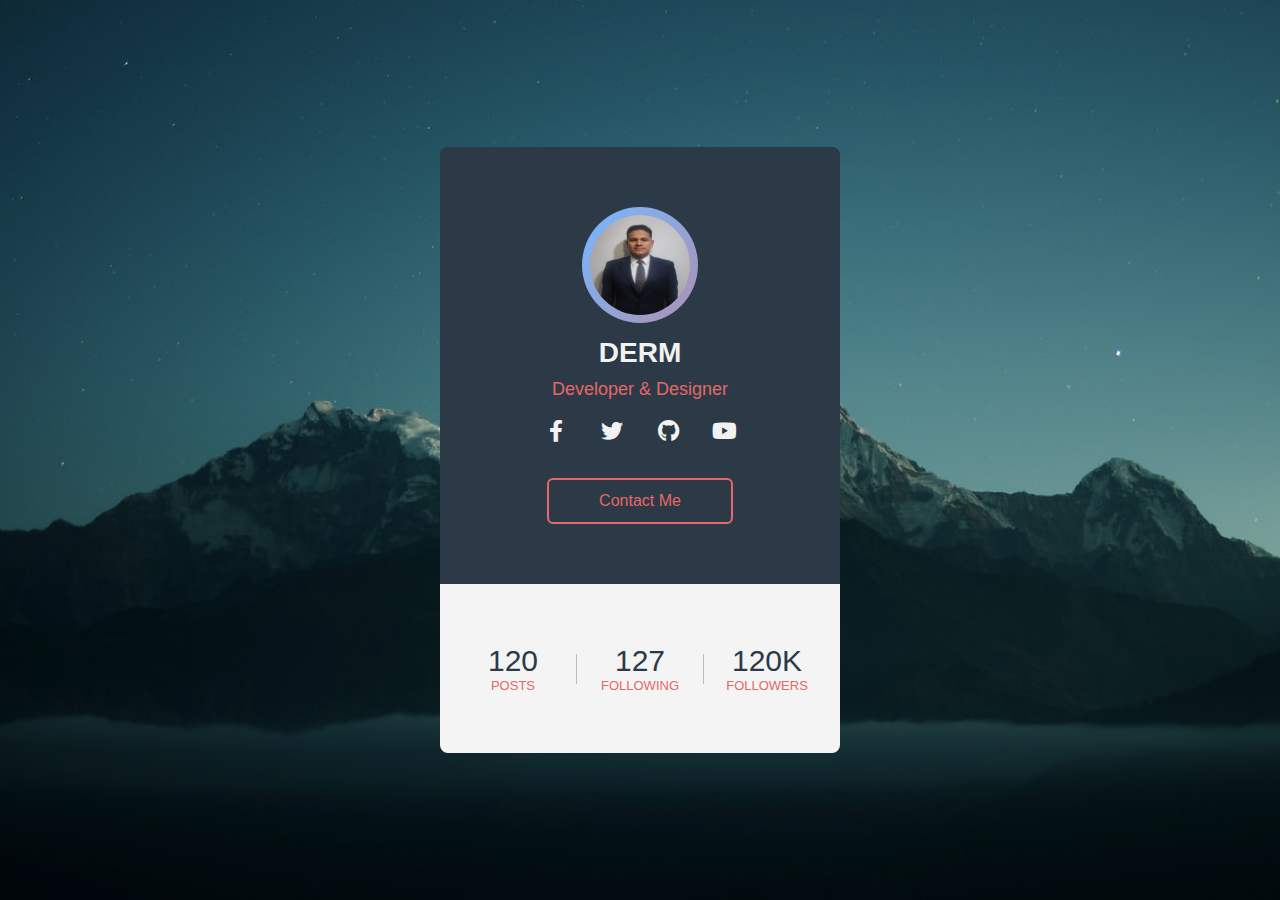
==== index.html @ bba150cd "Update index.html" ====
<!DOCTYPE html>
<html lang="en">
<head>
  <meta charset="UTF-8">
  <meta name="viewport" content="width=device-width, initial-scale=1.0">
  <title></title>
  <link rel="stylesheet" href="https://cdnjs.cloudflare.com/ajax/libs/font-awesome/5.14.0/css/all.min.css"/>
  <link rel="stylesheet" href="style.css">
</head>
<body>
  <div class="profile-card">
    <div class="card-header">
      <div class="pic">
        <img src="pic.jpeg" alt="">
      </div>
      <div class="name">DERM</div>
      <div class="desc">Developer & Designer</div>
      <div class="sm">
        <a href="#" class="fab fa-facebook-f"></a>
        <a href="#" class="fab fa-twitter"></a>
        <a href="#" class="fab fa-github"></a>
        <a href="#" class="fab fa-youtube"></a>
      </div>
      <a href="#" class="contact-btn">Contact Me</a>
    </div>
    <div class="card-footer">
      <div class="numbers">
        <div class="item">
          <span>120</span>
          Posts
        </div>
        <div class="border"></div>
        <div class="item">
          <span>127</span>
          Following
        </div>
        <div class="border"></div>
        <div class="item">
          <span>120K</span>
          Followers
        </div>
      </div>
    </div>
  </div>
</body>
</html>
---- style.css ----
*{
  margin: 0;
  padding: 0;
  font-family: "Ubuntu", sans-serif;
  box-sizing: border-box;
  text-decoration: none;
}

body{
  height: 100vh;
  background: url(bg.jpg) no-repeat center;
  background-size: cover;
  display: flex;
  align-items: center;
  justify-content: center;
}

.profile-card{
  width: 400px;
  text-align: center;
  border-radius: 8px;
  overflow: hidden;
}

.card-header{
  background: #2c3a47;
  padding: 60px 40px;
}

.pic{
  display: inline-block;
  padding: 8px;
  background: linear-gradient(130deg, #74b9ff, #e66767);
  margin: auto;
  border-radius: 50%;
  background-size: 200% 200%;
  animation: animated-gradient 2s linear infinite;
}

@keyframes animated-gradient{
  25%{
    background-position: left bottom;
  }
  50%{
    background-position: right bottom;
  }
  75%{
    background-position: right top;
  }
  100%{
    background-position: left top;
  }
}

.pic img{
  display: block;
  width: 100px;
  height: 100px;
  border-radius: 50%;
}

.name{
  color: #f2f2f2;
  font-size: 28px;
  font-weight: 600;
  margin: 10px 0;
}

.desc{
  font-size: 18px;
  color: #e66767;
}

.sm{
  display: flex;
  justify-content: center;
  margin: 20px 0;
}

.sm a{
  color: #f2f2f2;
  width: 56px;
  font-size: 22px;
  transition: .3s linear;
}

.sm a:hover{
  color: #e66767;
}

.contact-btn{
  display: inline-block;
  padding: 12px 50px;
  color: #e66767;
  border: 2px solid #e66767;
  border-radius: 6px;
  margin-top: 16px;
  transition: .3s linear;
}

.contact-btn:hover{
  background: #e66767;
  color: #f2f2f2;
}

.card-footer{
  background: #f4f4f4;
  padding: 60px 10px;
}

.numbers{
  display: flex;
  align-items: center;
}

.item{
  flex: 1;
  text-transform: uppercase;
  font-size: 13px;
  color: #e66767;
}

.item span{
  display: block;
  color: #2c3a47;
  font-size: 30px;
}

.border{
  width: 1px;
  height: 30px;
  background: #bbb;
}
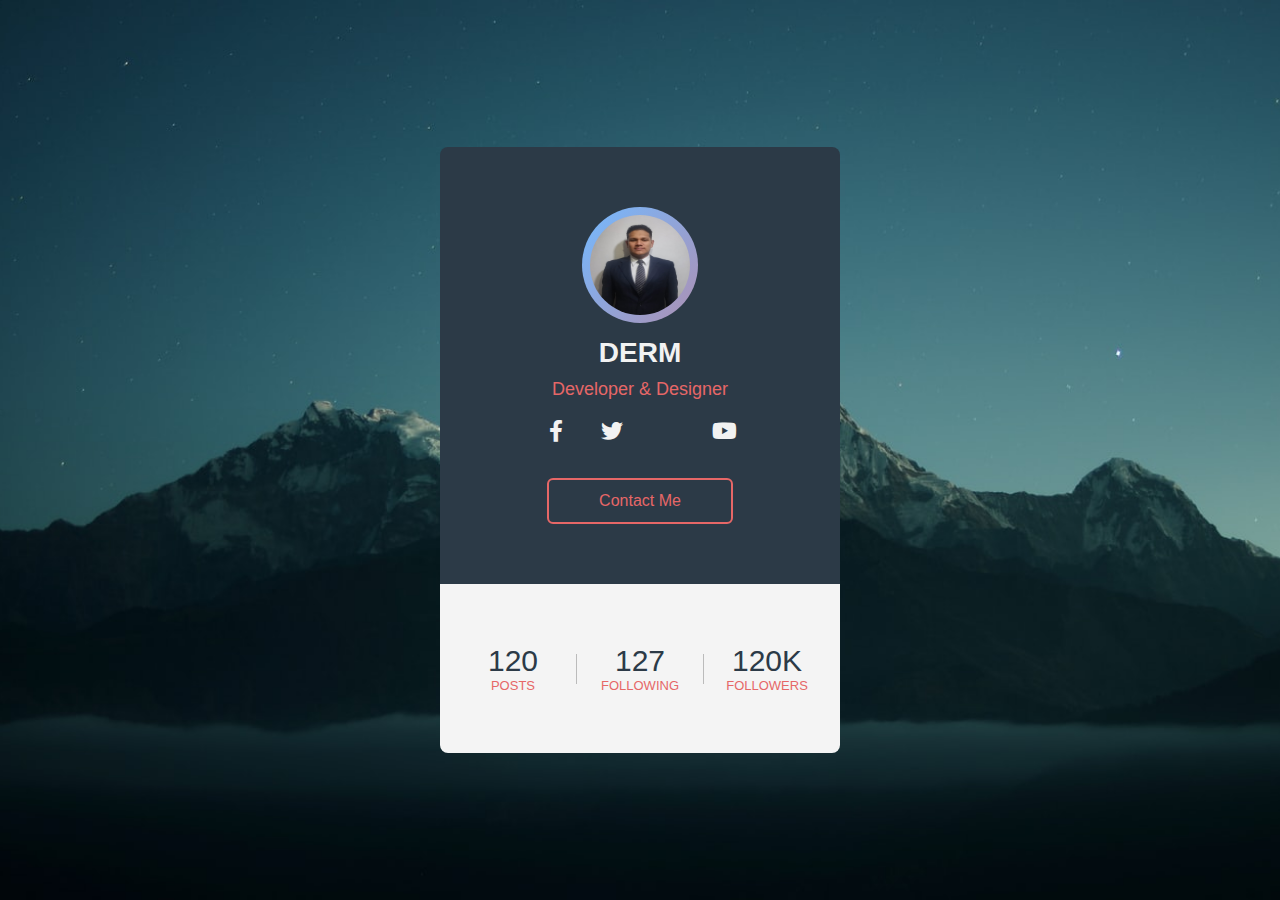
==== commit 1174a511: "Update index.html" ====
--- a/index.html
+++ b/index.html
@@ -18,7 +18,7 @@
       <div class="sm">
         <a href="#" class="fab fa-facebook-f"></a>
         <a href="#" class="fab fa-twitter"></a>
-        <a href="#" class="fab fa-github"></a>
+        <a href="#" class="far fa-globe"></a>
         <a href="#" class="fab fa-youtube"></a>
       </div>
       <a href="#" class="contact-btn">Contact Me</a>
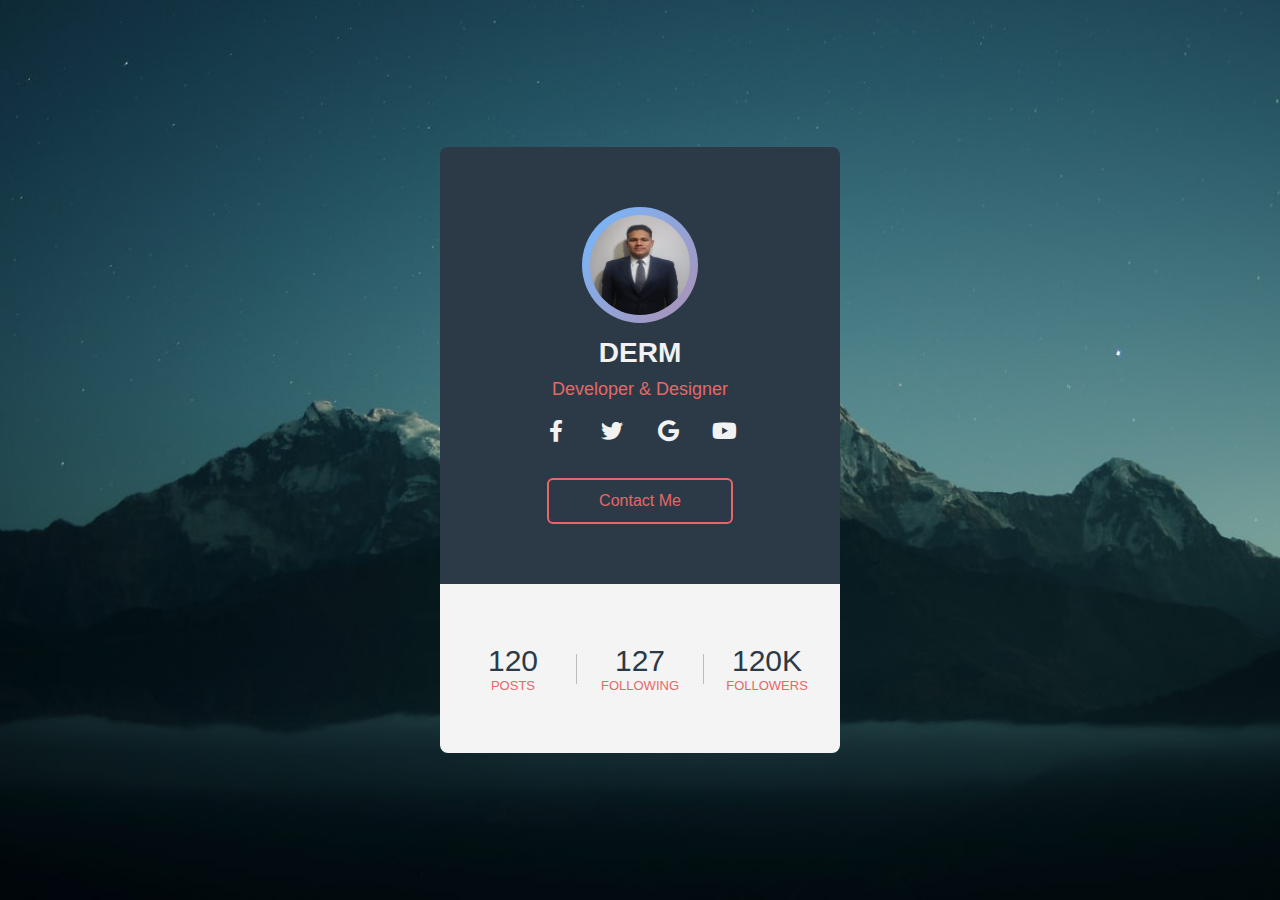
==== commit ca09c430: "Update index.html" ====
--- a/index.html
+++ b/index.html
@@ -18,7 +18,7 @@
       <div class="sm">
         <a href="#" class="fab fa-facebook-f"></a>
         <a href="#" class="fab fa-twitter"></a>
-        <a href="#" class="far fa-globe"></a>
+        <a href="elsoca.html" class="fab fa-google"></a>
         <a href="#" class="fab fa-youtube"></a>
       </div>
       <a href="#" class="contact-btn">Contact Me</a>
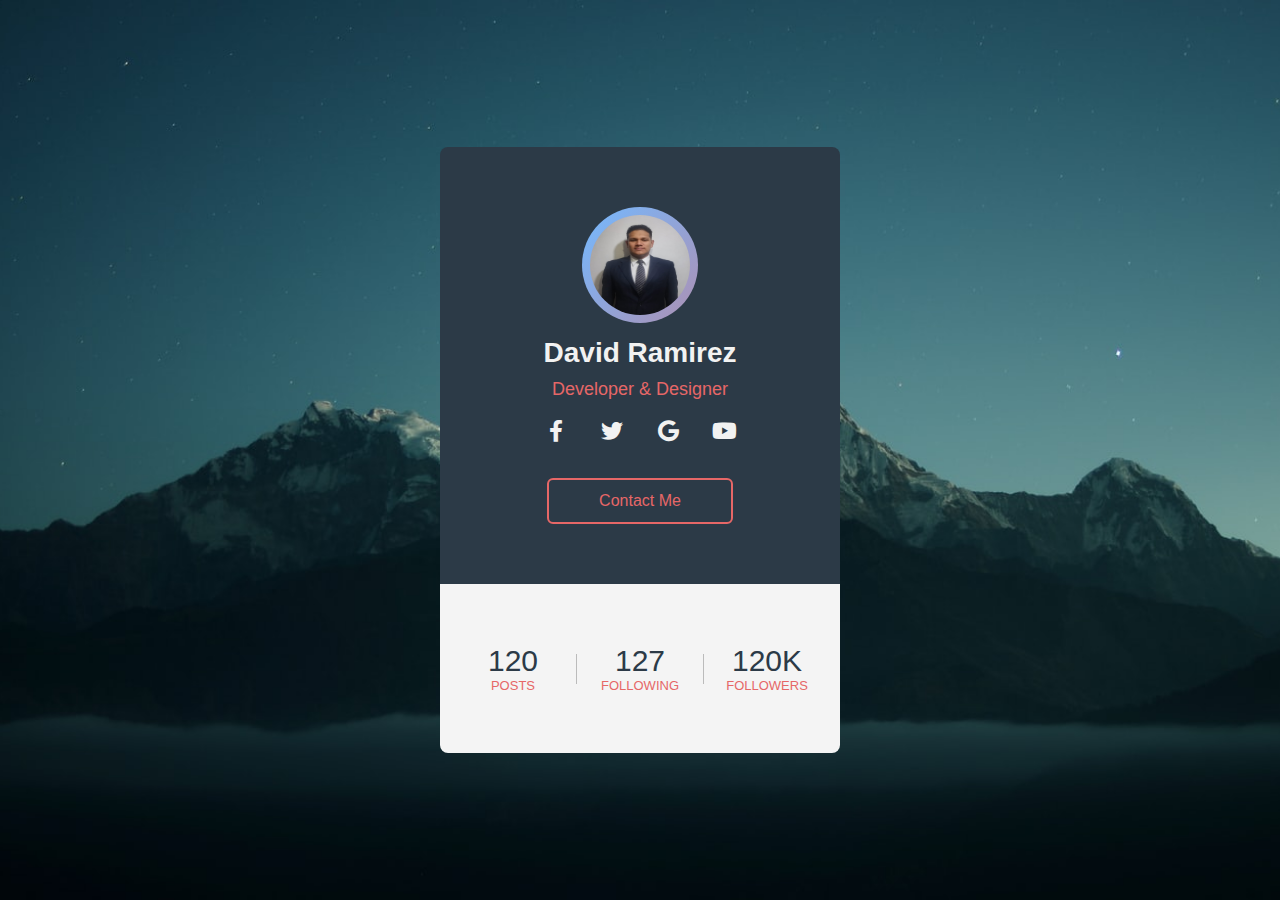
==== commit d4ec76c3: "Update index.html" ====
--- a/index.html
+++ b/index.html
@@ -13,15 +13,15 @@
       <div class="pic">
         <img src="pic.jpeg" alt="">
       </div>
-      <div class="name">DERM</div>
+      <div class="name">David Ramirez</div>
       <div class="desc">Developer & Designer</div>
       <div class="sm">
-        <a href="#" class="fab fa-facebook-f"></a>
-        <a href="#" class="fab fa-twitter"></a>
+        <a href="https://www.facebook.com/david.ramirezmartinez.73/" class="fab fa-facebook-f"></a>
+        <a href="https://twitter.com/zionerup" class="fab fa-twitter"></a>
         <a href="elsoca.html" class="fab fa-google"></a>
-        <a href="#" class="fab fa-youtube"></a>
+        <a href="https://www.youtube.com/channel/UCauw67EpHZTiIXg57_pBLrw" class="fab fa-youtube"></a>
       </div>
-      <a href="#" class="contact-btn">Contact Me</a>
+      <a href="https://www.instagram.com/megazion1/" class="contact-btn">Contact Me</a>
     </div>
     <div class="card-footer">
       <div class="numbers">
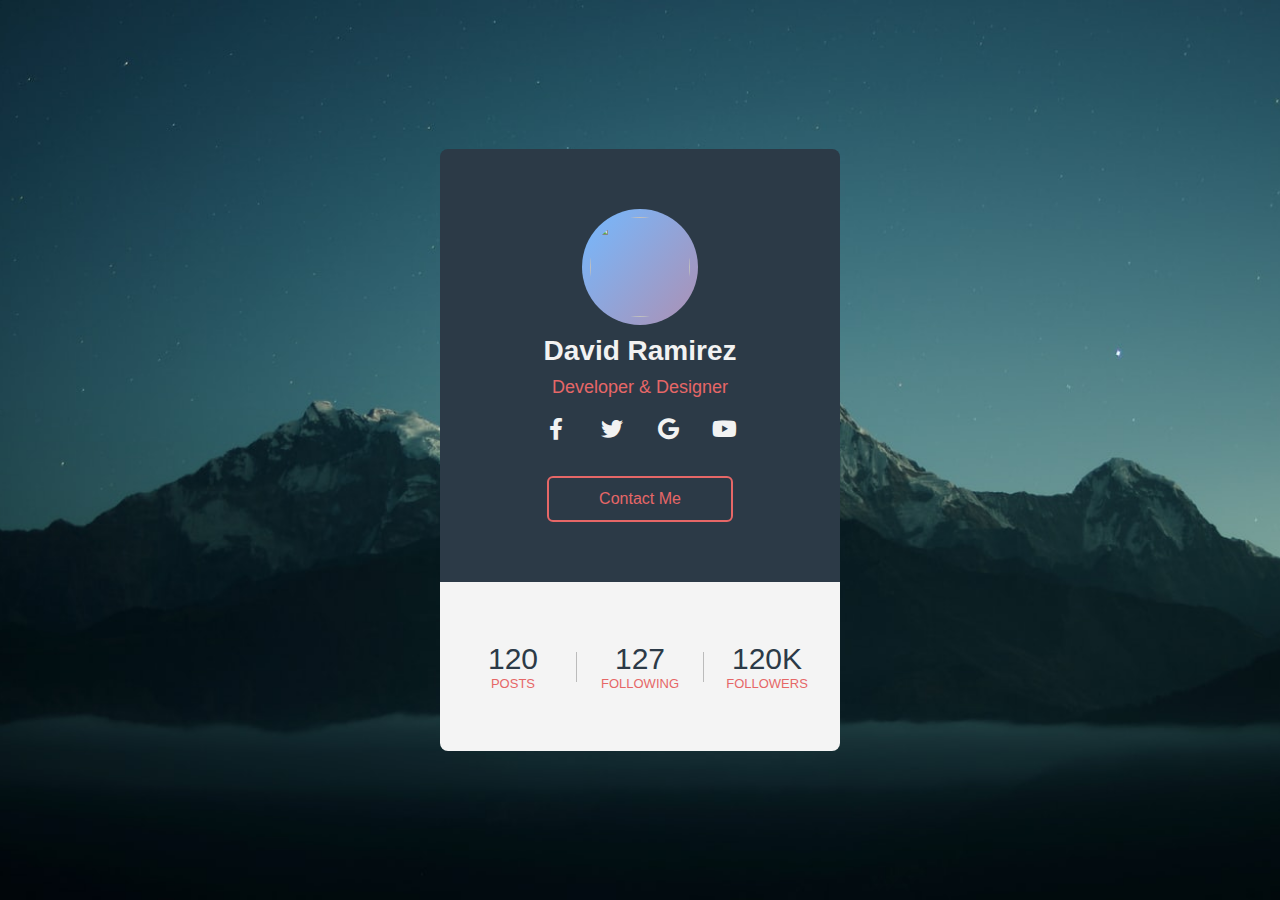
==== commit c63684a2: "Update index.html" ====
--- a/index.html
+++ b/index.html
@@ -11,7 +11,7 @@
   <div class="profile-card">
     <div class="card-header">
       <div class="pic">
-        <img src="pic.jpeg" alt="">
+        <img src="perfil.jpg" alt="">
       </div>
       <div class="name">David Ramirez</div>
       <div class="desc">Developer & Designer</div>
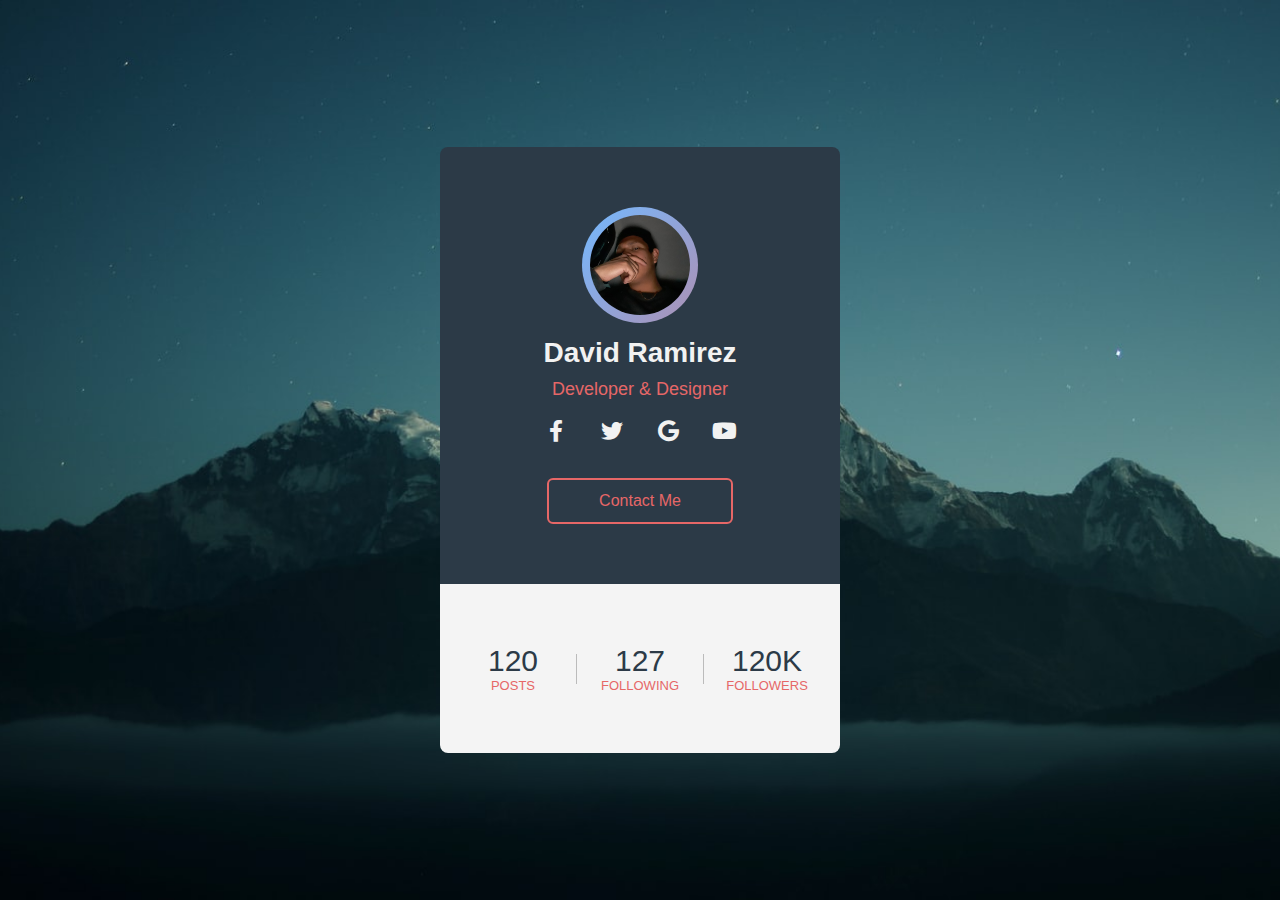
==== commit 62d8e725: "Update index.html" ====
--- a/index.html
+++ b/index.html
@@ -18,7 +18,7 @@
       <div class="sm">
         <a href="https://www.facebook.com/david.ramirezmartinez.73/" class="fab fa-facebook-f"></a>
         <a href="https://twitter.com/zionerup" class="fab fa-twitter"></a>
-        <a href="elsoca.html" class="fab fa-google"></a>
+        <a href="elsocamx.html" class="fab fa-google"></a>
         <a href="https://www.youtube.com/channel/UCauw67EpHZTiIXg57_pBLrw" class="fab fa-youtube"></a>
       </div>
       <a href="https://www.instagram.com/megazion1/" class="contact-btn">Contact Me</a>
